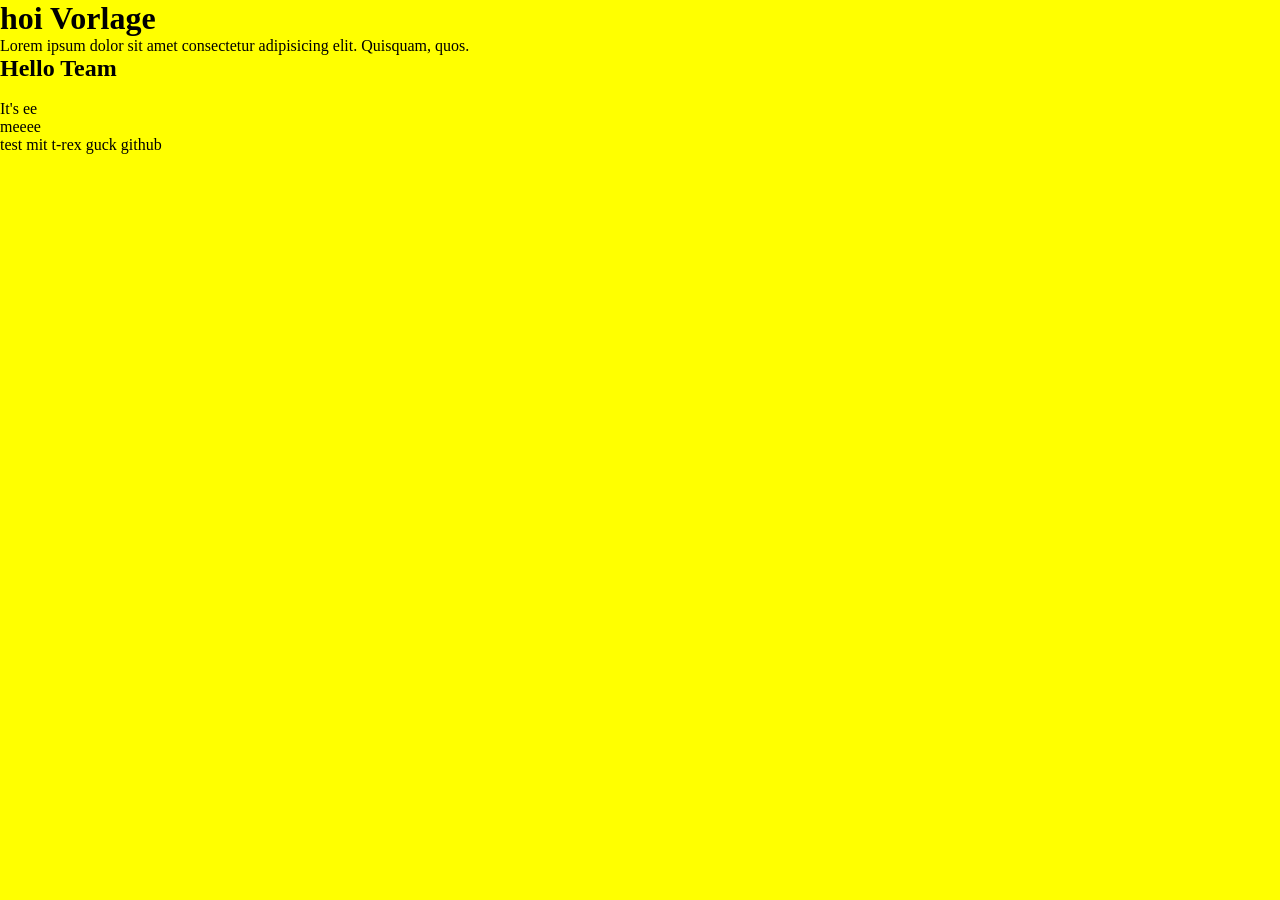
==== index.html @ 411edacc "🦖 t-rex hinzufügen weil toll" ====
<!DOCTYPE html>
<html lang="de">
<head>
    <meta charset="UTF-8">
    <meta name="viewport" content="width=device-width, initial-scale=1.0">
    <link rel="stylesheet" href="css/style.css">
    <!--  evtl. weitere CSS verlinken -->
    <title>HIER TITEL ANPASSEN</title>
</head>
<body>
    <h1>hoi Vorlage</h1>
    <p>Lorem ipsum dolor sit amet consectetur adipisicing elit. Quisquam, quos.</p>
    <h2>Hello Team</h2>
    <br>It's ee <br>meeee<br></p>
    <p>test mit t-rex guck github</p>
    <script type="module" src="js/script.js"></script> <!-- kommt ganz am Schluss -->
    <!--  evtl. weitere JS verlinken -->
</body>
</html>
---- css/style.css ----
*{
    margin: 0;
    padding: 0;
    box-sizing: border-box;
}

body{
    background-color: yellow;
}
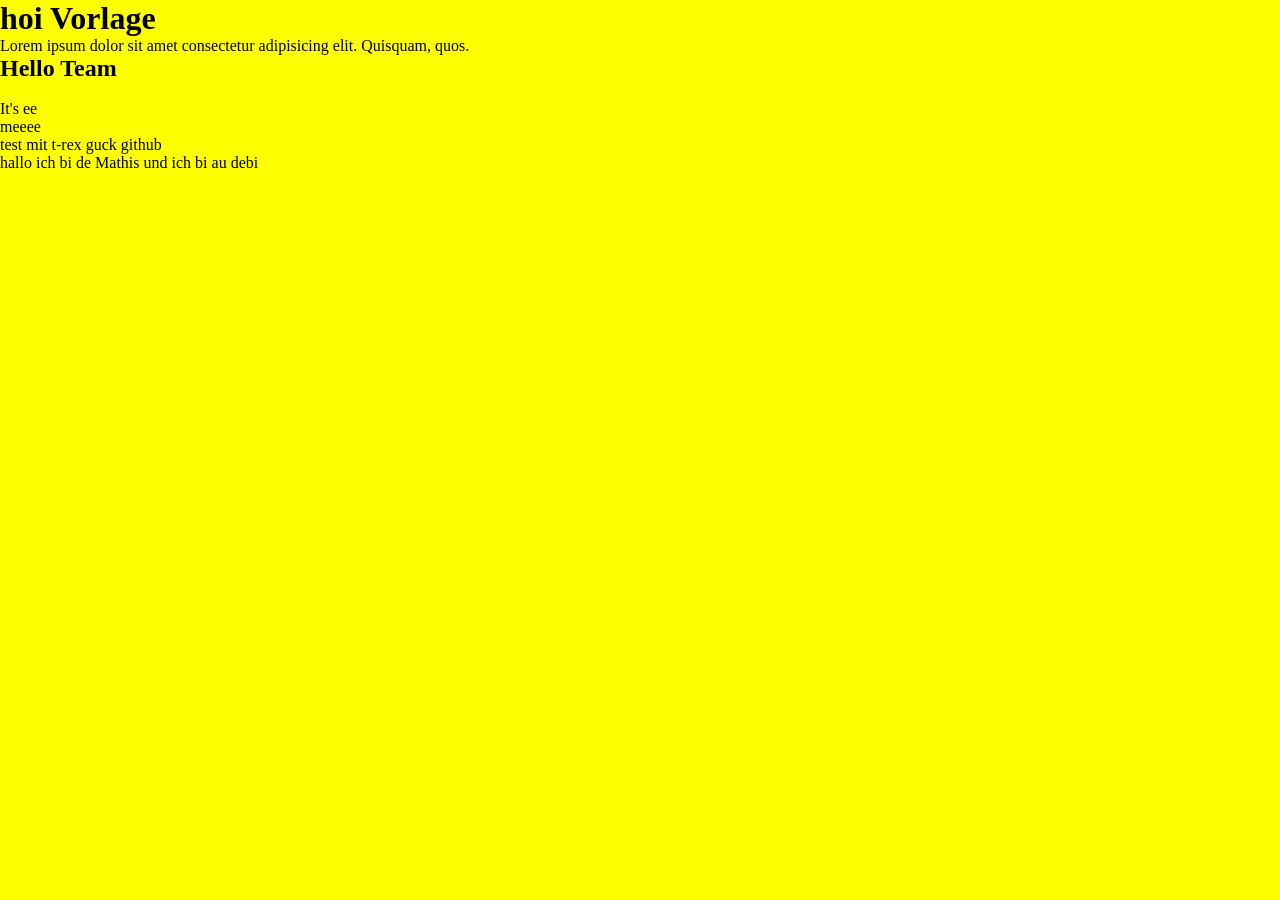
==== commit 3097f6e1: "v5" ====
--- a/index.html
+++ b/index.html
@@ -13,6 +13,7 @@
     <h2>Hello Team</h2>
     <br>It's ee <br>meeee<br></p>
     <p>test mit t-rex guck github</p>
+    <p> hallo ich bi de Mathis und ich bi au debi</p>
     <script type="module" src="js/script.js"></script> <!-- kommt ganz am Schluss -->
     <!--  evtl. weitere JS verlinken -->
 </body>
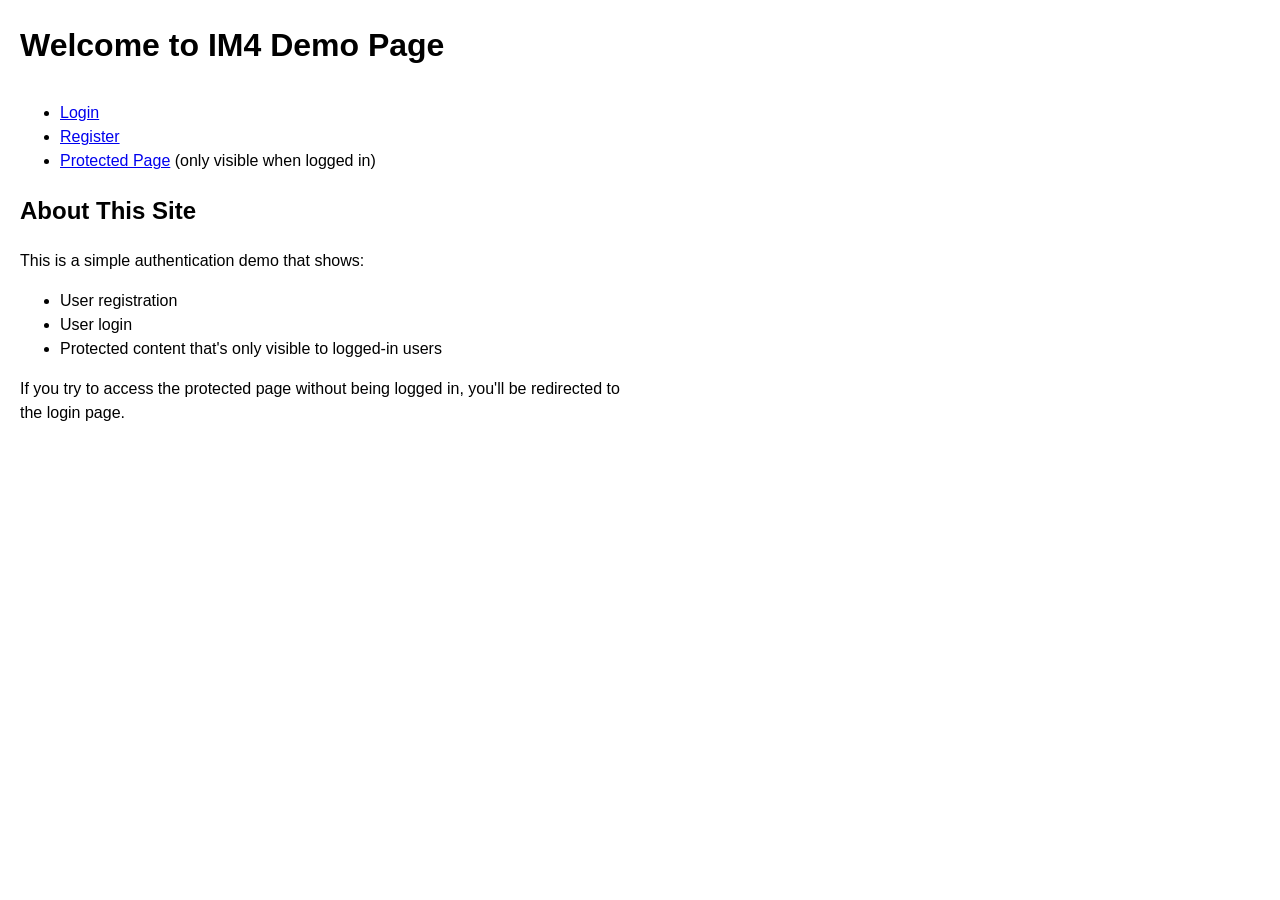
==== commit 9a29114e: "Vorlage" ====
--- a/index.html
+++ b/index.html
@@ -1,20 +1,36 @@
 <!DOCTYPE html>
-<html lang="de">
-<head>
-    <meta charset="UTF-8">
-    <meta name="viewport" content="width=device-width, initial-scale=1.0">
-    <link rel="stylesheet" href="css/style.css">
-    <!--  evtl. weitere CSS verlinken -->
-    <title>HIER TITEL ANPASSEN</title>
-</head>
-<body>
-    <h1>hoi Vorlage</h1>
-    <p>Lorem ipsum dolor sit amet consectetur adipisicing elit. Quisquam, quos.</p>
-    <h2>Hello Team</h2>
-    <br>It's ee <br>meeee<br></p>
-    <p>test mit t-rex guck github</p>
-    <p> hallo ich bi de Mathis und ich bi au debi</p>
-    <script type="module" src="js/script.js"></script> <!-- kommt ganz am Schluss -->
-    <!--  evtl. weitere JS verlinken -->
-</body>
-</html>+<html lang="en">
+  <head>
+    <meta charset="UTF-8" />
+    <title>Welcome</title>
+    <link rel="stylesheet" href="css/style.css" />
+  </head>
+  <body>
+    <h1>Welcome to IM4 Demo Page</h1>
+
+    <div class="navigation">
+      <ul>
+        <li><a href="login.html">Login</a></li>
+        <li><a href="register.html">Register</a></li>
+        <li>
+          <a href="protected.html">Protected Page</a> (only visible when logged
+          in)
+        </li>
+      </ul>
+    </div>
+
+    <div class="info">
+      <h2>About This Site</h2>
+      <p>This is a simple authentication demo that shows:</p>
+      <ul>
+        <li>User registration</li>
+        <li>User login</li>
+        <li>Protected content that's only visible to logged-in users</li>
+      </ul>
+      <p>
+        If you try to access the protected page without being logged in, you'll
+        be redirected to the login page.
+      </p>
+    </div>
+  </body>
+</html>
--- a/css/style.css
+++ b/css/style.css
@@ -1,9 +1,35 @@
-*{
-    margin: 0;
-    padding: 0;
-    box-sizing: border-box;
+/* style.css */
+body {
+  font-family: Arial, sans-serif;
+  margin: 20px;
+  max-width: 600px;
+  line-height: 1.5;
 }
 
-body{
-    background-color: yellow;
-}+h1 {
+  margin-bottom: 1em;
+}
+
+form > div {
+  margin-bottom: 1em;
+}
+
+label {
+  display: inline-block;
+  width: 80px;
+}
+
+input[type="email"],
+input[type="password"] {
+  width: 200px;
+  padding: 4px;
+}
+
+button {
+  padding: 8px 16px;
+  cursor: pointer;
+}
+
+p {
+  margin-top: 1em;
+}
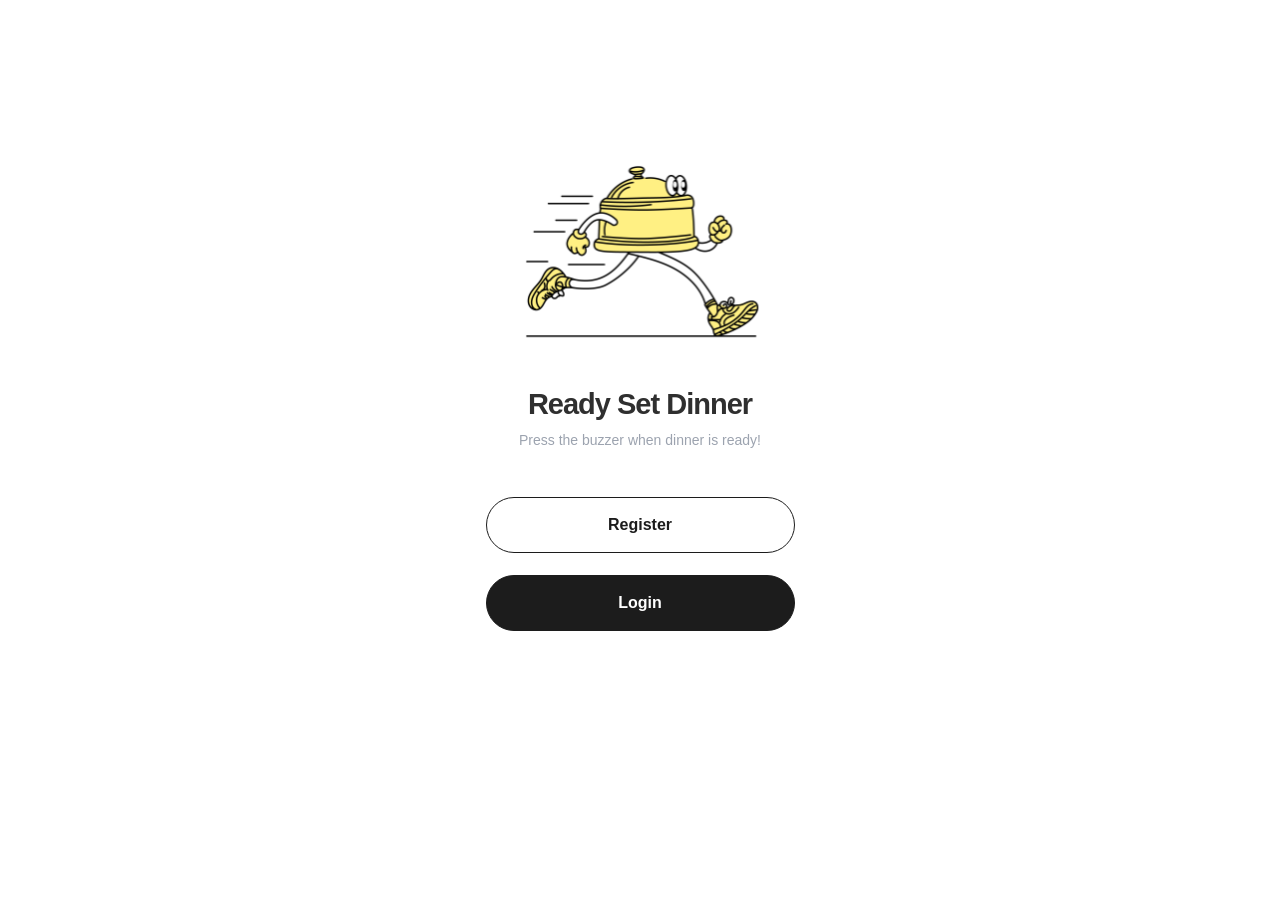
==== commit fecd0dc5: "Loginpage" ====
--- a/index.html
+++ b/index.html
@@ -1,36 +1,28 @@
 <!DOCTYPE html>
-<html lang="en">
-  <head>
-    <meta charset="UTF-8" />
-    <title>Welcome</title>
-    <link rel="stylesheet" href="css/style.css" />
-  </head>
-  <body>
-    <h1>Welcome to IM4 Demo Page</h1>
+<html lang="de-CH">
+<head>
+  <meta charset="UTF-8">
+  <meta name="viewport" content="width=device-width, initial-scale=1.0">
+  <title>Ready Set Dinner</title>
+  <link rel="stylesheet" href="css/style.css">
+</head>
+<body>
+  <main class="auth_page">
+    <section class="auth_card">
+      <img 
+        src="resources/assets/DinnerBell.svg" 
+        alt="Rennende Essensglocke" 
+        class="hero_image"
+      >
 
-    <div class="navigation">
-      <ul>
-        <li><a href="login.html">Login</a></li>
-        <li><a href="register.html">Register</a></li>
-        <li>
-          <a href="protected.html">Protected Page</a> (only visible when logged
-          in)
-        </li>
-      </ul>
-    </div>
+      <h1>Ready Set Dinner</h1>
+      <p class="subtitle">Press the buzzer when dinner is ready!</p>
 
-    <div class="info">
-      <h2>About This Site</h2>
-      <p>This is a simple authentication demo that shows:</p>
-      <ul>
-        <li>User registration</li>
-        <li>User login</li>
-        <li>Protected content that's only visible to logged-in users</li>
-      </ul>
-      <p>
-        If you try to access the protected page without being logged in, you'll
-        be redirected to the login page.
-      </p>
-    </div>
-  </body>
-</html>
+      <div class="button_group">
+        <a href="register.html" class="btn btn_outline">Register</a>
+        <a href="login.html" class="btn btn_primary">Login</a>
+      </div>
+    </section>
+  </main>
+</body>
+</html>
--- a/css/style.css
+++ b/css/style.css
@@ -1,35 +1,174 @@
-/* style.css */
+:root {
+  --color_background: #ffffff;
+  --color_text: #2f2f2f;
+  --color_text_light: #9ca3af;
+
+  --color_primary: #1c1c1c;
+  --color_primary_text: #ffffff;
+  --color_border: #1c1c1c;
+
+  --page_width: 393px;
+  --content_width: 309px;
+
+  --image_width: 255px;
+
+  --button_height: 56px;
+  --button_radius: 30px;
+}
+
+* {
+  margin: 0;
+  padding: 0;
+  box-sizing: border-box;
+}
+
+html,
 body {
-  font-family: Arial, sans-serif;
-  margin: 20px;
-  max-width: 600px;
-  line-height: 1.5;
+  width: 100%;
+  min-height: 100%;
+}
+
+body {
+  background-color: var(--color_background);
+  font-family: Arial, Helvetica, sans-serif;
+  color: var(--color_text);
+}
+
+.auth_page {
+  width: 100%;
+  min-height: 100%;
+  display: flex;
+  justify-content: center;
+}
+
+.auth_card {
+  width: 100%;
+  max-width: var(--page_width);
+  min-height: 852px;
+  padding: 157px 42px 0 42px;
+
+  display: flex;
+  flex-direction: column;
+  align-items: center;
+
+  text-align: center;
+}
+
+.hero_image {
+  width: var(--image_width);
+  display: block;
+  margin: 0 auto 42px auto;
 }
 
 h1 {
-  margin-bottom: 1em;
+  font-size: 29px;
+  line-height: 35px;
+  font-weight: 800;
+  letter-spacing: -1px;
+  color: var(--color_text);
+  margin-bottom: 8px;
 }
 
-form > div {
-  margin-bottom: 1em;
+.subtitle {
+  font-size: 14px;
+  line-height: 20px;
+  font-weight: 400;
+  color: var(--color_text_light);
+  margin-bottom: 47px;
 }
 
-label {
-  display: inline-block;
-  width: 80px;
+.button_group {
+  width: 100%;
+  display: flex;
+  flex-direction: column;
+  gap: 22px;
 }
 
-input[type="email"],
-input[type="password"] {
-  width: 200px;
-  padding: 4px;
+.btn {
+  width: 100%;
+  height: var(--button_height);
+
+  display: flex;
+  justify-content: center;
+  align-items: center;
+
+  border-radius: var(--button_radius);
+
+  font-size: 16px;
+  font-weight: 700;
+  text-decoration: none;
 }
 
-button {
-  padding: 8px 16px;
+.btn_outline {
+  background-color: #ffffff;
+  color: var(--color_primary);
+  border: 1px solid var(--color_border);
+}
+
+.btn_primary {
+  background-color: var(--color_primary);
+  color: var(--color_primary_text);
+  border: 1px solid var(--color_primary);
+}
+
+.login_card {
+  padding-top: 157px;
+}
+
+.form_area {
+  width: 100%;
+  display: flex;
+  flex-direction: column;
+  gap: 22px;
+  margin-top: 47px;
+}
+
+.form_input {
+  width: 100%;
+  height: 56px;
+  border: 1px solid var(--color_border);
+  border-radius: var(--button_radius);
+  padding-left: 16px;
+  padding-right: 16px;
+
+  font-size: 16px;
+  font-family: Arial, Helvetica, sans-serif;
+
+  color: var(--color_text);
+  background-color: #ffffff;
+  outline: none;
+}
+
+.form_input::placeholder {
+  color: #9ca3af;
+}
+
+.form_input:focus {
+  border: 2px solid var(--color_primary);
+}
+
+.form_area .btn {
+  border: none;
   cursor: pointer;
 }
 
-p {
-  margin-top: 1em;
+.form_message {
+  min-height: 20px;
+  font-size: 14px;
+  line-height: 20px;
+  color: #c0392b;
 }
+
+.register_hint {
+  margin-top: -8px;
+
+  font-size: 12px;
+  line-height: 18px;
+
+  color: var(--color_text_light);
+  text-decoration: none;
+}
+
+.register_hint:hover {
+  text-decoration: underline;
+}
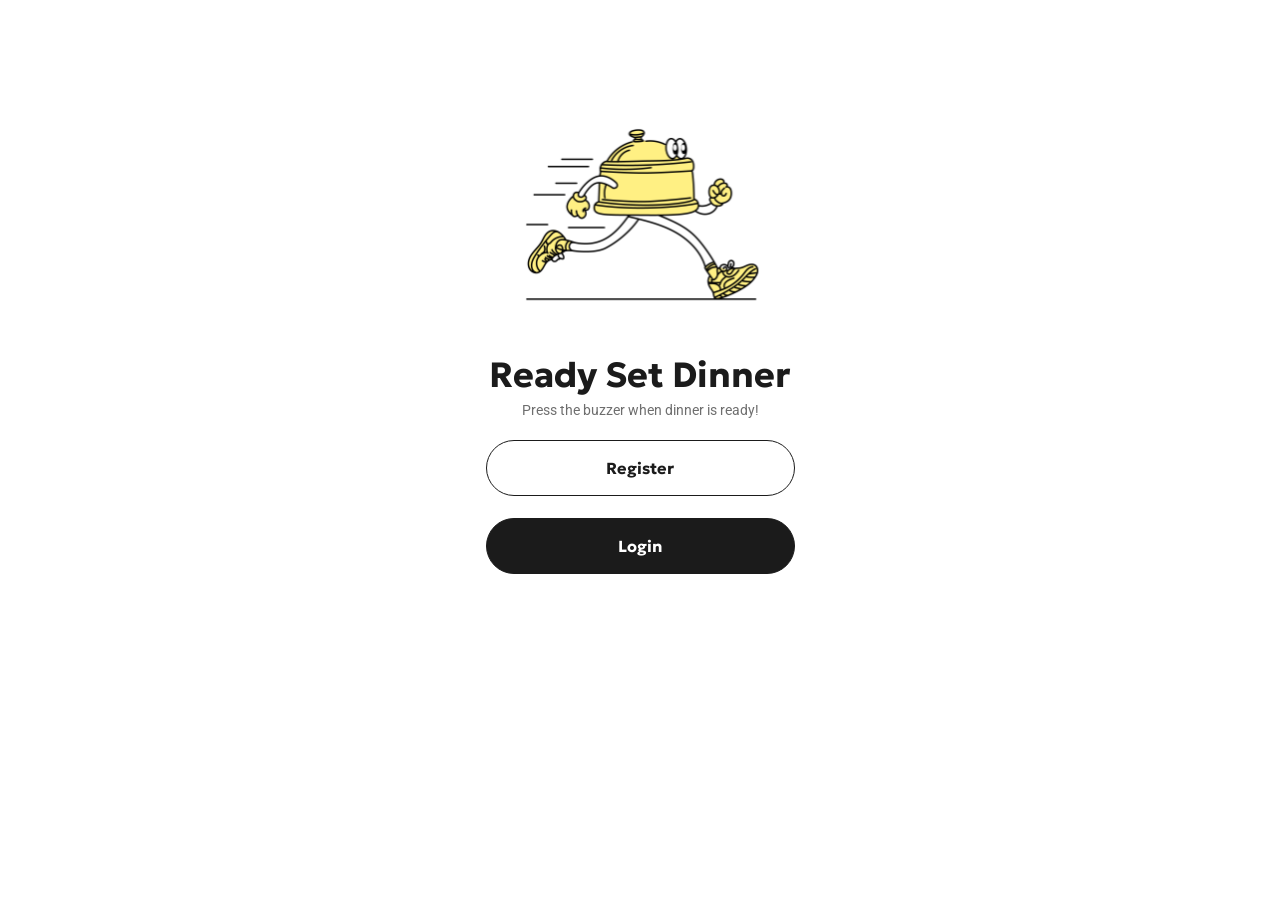
==== commit 204ca4f2: "css update" ====
--- a/index.html
+++ b/index.html
@@ -5,6 +5,7 @@
   <meta name="viewport" content="width=device-width, initial-scale=1.0">
   <title>Ready Set Dinner</title>
   <link rel="stylesheet" href="css/style.css">
+  <style> @import url('https://fonts.googleapis.com/css2?family=Geologica:wght,CRSV@100..900,0&family=Roboto:ital,wght@0,100..900;1,100..900&display=swap');</style>
 </head>
 <body>
   <main class="auth_page">
@@ -19,7 +20,7 @@
       <p class="subtitle">Press the buzzer when dinner is ready!</p>
 
       <div class="button_group">
-        <a href="register.html" class="btn btn_outline">Register</a>
+        <a href="register.html" class="btn btn_secondary">Register</a>
         <a href="login.html" class="btn btn_primary">Login</a>
       </div>
     </section>
--- a/css/style.css
+++ b/css/style.css
@@ -1,56 +1,134 @@
 :root {
-  --color_background: #ffffff;
-  --color_text: #2f2f2f;
-  --color_text_light: #9ca3af;
-
-  --color_primary: #1c1c1c;
-  --color_primary_text: #ffffff;
-  --color_border: #1c1c1c;
-
+   /* COLORS */
+  --color_white: #ffffff;
+  --color_black: #1B1B1B;
+  --color_grey: #6e6e6e;
+
+  --color_accent-yellow: #FFF083;
+  --color_accent-blue: #C9F5FF;
+  --color_accent-pink: #F4C9FF;
+  --color_accent-green: #EAFFC9;
+  --color_accent-orange: #FFE3C9;
+
+  /* BUTTONS */
+  --button_height: 56px;
+  --button_radius: 30px;
+
+  /* PAGE */
   --page_width: 393px;
   --content_width: 309px;
-
   --image_width: 255px;
-
-  --button_height: 56px;
-  --button_radius: 30px;
-}
-
+}
+
+  /* STYLE PAGE */
 * {
   margin: 0;
   padding: 0;
   box-sizing: border-box;
 }
 
-html,
+html,body {
+  width: 100%;
+  min-height: 100%;
+}
+
 body {
+  background-color: var(--color_white);
+  font-family: "Geologica", Helvetica, sans-serif;
+  color: var(--color_black);
+  display: flex;
+  justify-content: center;
+}
+
+main {
+  max-width: var(--page_width);
+  padding: 42px 42px 0 42px;
+}
+
+/* STYLE ELEMENTS - HEADINGS, BUTTONS, INPUT FIELDS*/
+/*HEADINGS*/
+h1 {  
+  color: #2C2C2C;
+  text-align: center;
+  font-family: "Geologica", sans-serif;
+  font-weight: 700;
+  font-optical-sizing: auto;
+  font-size: 35px;
+  font-style: normal;
+  line-height: 50px; 
+  color: var(--color_black);
+}
+
+h2 {  
+  text-align: center;
+  font-family: "Geologica", sans-serif;
+  font-weight: 700;
+  font-optical-sizing: auto;
+  font-size: 24px;
+  font-style: normal;
+  line-height: 24px; 
+  color: var(--color_black);
+}
+
+p {
+  color: #2C2C2C;
+  font-family: "Roboto", sans-serif;
+  font-weight: 300;
+  font-style: normal;
+  font-size: 14px;
+  font-optical-sizing: auto;
+  line-height: 14px;
+  color: var(--color_grey);
+}
+
+.subtitle {
+  font-size: 14px;
+  line-height: 20px;
+  font-weight: 400;
+  color: var(--color_grey);
+  margin-bottom: 20px;
+}
+
+/* BUTTONS */
+.btn {
+  width: 100%;
+  height: var(--button_height);
+
+  display: flex;
+  justify-content: center;
+  align-items: center;
+
+  border-radius: var(--button_radius);
+
+  font-size: 16px;
+  font-weight: 700;
+  text-decoration: none;
+}
+
+.btn_primary {
+  background-color: var(--color_black);
+  color: var(--color_white);
+  border: 1px solid var(--color_black);
+}
+
+.btn_secondary {
+  background-color: var(--color_white);
+  color: var(--color_black);
+  border: 1px solid var(--color_black);
+}
+
+  /*AUTHENTICATION PAGE*/
+.auth_page {
   width: 100%;
   min-height: 100%;
-}
-
-body {
-  background-color: var(--color_background);
-  font-family: Arial, Helvetica, sans-serif;
-  color: var(--color_text);
-}
-
-.auth_page {
-  width: 100%;
-  min-height: 100%;
   display: flex;
   justify-content: center;
 }
 
 .auth_card {
-  width: 100%;
-  max-width: var(--page_width);
-  min-height: 852px;
-  padding: 157px 42px 0 42px;
-
   display: flex;
   flex-direction: column;
   align-items: center;
-
   text-align: center;
 }
 
@@ -60,59 +138,11 @@
   margin: 0 auto 42px auto;
 }
 
-h1 {
-  font-size: 29px;
-  line-height: 35px;
-  font-weight: 800;
-  letter-spacing: -1px;
-  color: var(--color_text);
-  margin-bottom: 8px;
-}
-
-.subtitle {
-  font-size: 14px;
-  line-height: 20px;
-  font-weight: 400;
-  color: var(--color_text_light);
-  margin-bottom: 47px;
-}
-
 .button_group {
   width: 100%;
   display: flex;
   flex-direction: column;
   gap: 22px;
-}
-
-.btn {
-  width: 100%;
-  height: var(--button_height);
-
-  display: flex;
-  justify-content: center;
-  align-items: center;
-
-  border-radius: var(--button_radius);
-
-  font-size: 16px;
-  font-weight: 700;
-  text-decoration: none;
-}
-
-.btn_outline {
-  background-color: #ffffff;
-  color: var(--color_primary);
-  border: 1px solid var(--color_border);
-}
-
-.btn_primary {
-  background-color: var(--color_primary);
-  color: var(--color_primary_text);
-  border: 1px solid var(--color_primary);
-}
-
-.login_card {
-  padding-top: 157px;
 }
 
 .form_area {
@@ -126,7 +156,7 @@
 .form_input {
   width: 100%;
   height: 56px;
-  border: 1px solid var(--color_border);
+  border: 1px solid var(--color_black);
   border-radius: var(--button_radius);
   padding-left: 16px;
   padding-right: 16px;
@@ -134,8 +164,8 @@
   font-size: 16px;
   font-family: Arial, Helvetica, sans-serif;
 
-  color: var(--color_text);
-  background-color: #ffffff;
+  color: var(--color_black);
+  background-color: var(--color_white);
   outline: none;
 }
 
@@ -144,7 +174,7 @@
 }
 
 .form_input:focus {
-  border: 2px solid var(--color_primary);
+  border: 2px solid var(--color_black);
 }
 
 .form_area .btn {
@@ -165,10 +195,15 @@
   font-size: 12px;
   line-height: 18px;
 
-  color: var(--color_text_light);
+  color: var(--color_grey);
   text-decoration: none;
 }
 
 .register_hint:hover {
   text-decoration: underline;
+}
+
+.auth_card {
+ padding-top: 78px;
+ width: 100%;
 }
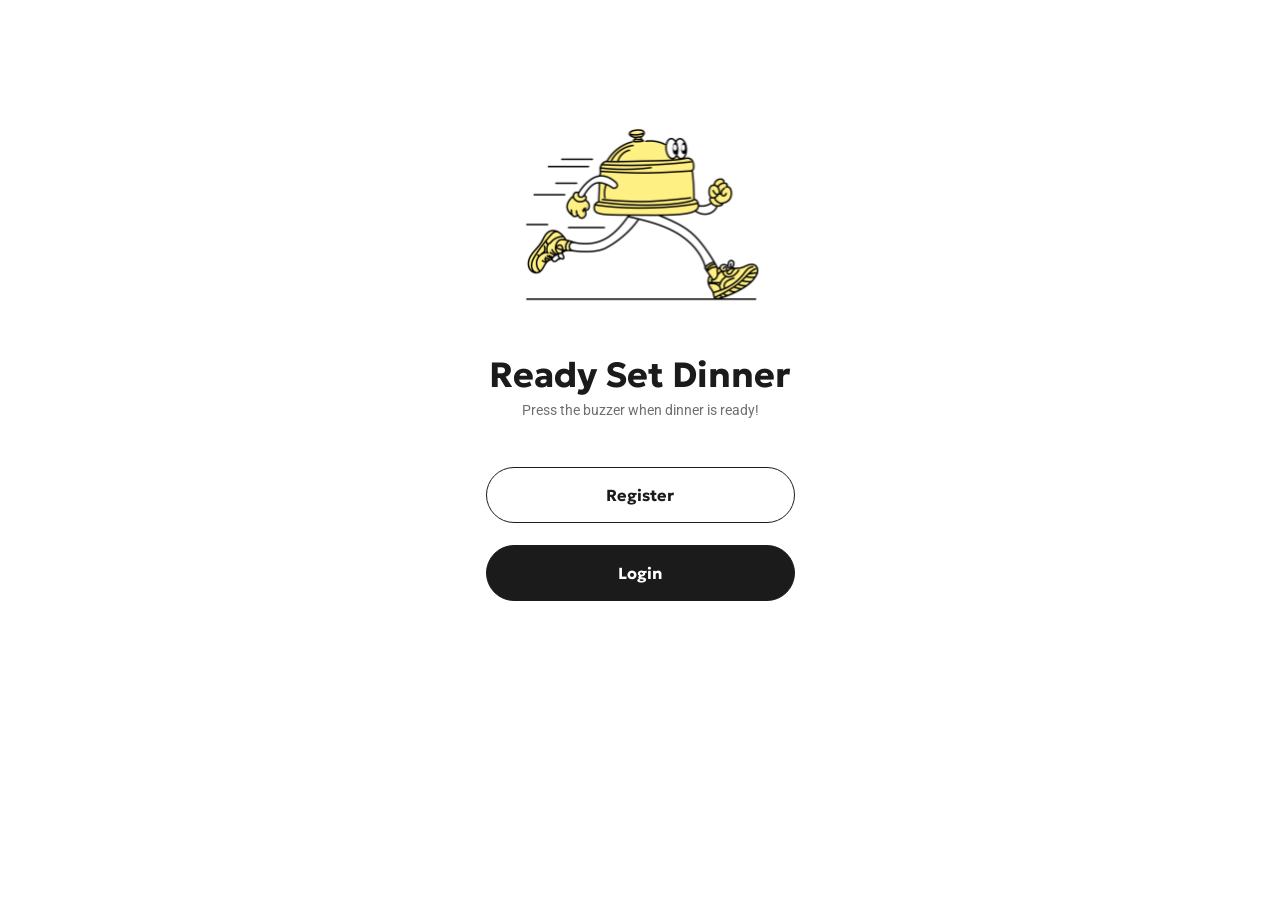
==== commit 18f41026: "Sats.html & logik umgebaut" ====
--- a/index.html
+++ b/index.html
@@ -4,6 +4,7 @@
   <meta charset="UTF-8">
   <meta name="viewport" content="width=device-width, initial-scale=1.0">
   <title>Ready Set Dinner</title>
+  <link rel="icon" type="image/png" href="resources/assets/icons/bell.svg">
   <link rel="stylesheet" href="css/style.css">
   <style> @import url('https://fonts.googleapis.com/css2?family=Geologica:wght,CRSV@100..900,0&family=Roboto:ital,wght@0,100..900;1,100..900&display=swap');</style>
 </head>
--- a/css/style.css
+++ b/css/style.css
@@ -3,6 +3,7 @@
   --color_white: #ffffff;
   --color_black: #1B1B1B;
   --color_grey: #6e6e6e;
+  --color_light-grey: #f5f5f7;
 
   --color_accent-yellow: #FFF083;
   --color_accent-blue: #C9F5FF;
@@ -10,6 +11,8 @@
   --color_accent-green: #EAFFC9;
   --color_accent-orange: #FFE3C9;
 
+  --color_error: #c0392b;
+
   /* BUTTONS */
   --button_height: 56px;
   --button_radius: 30px;
@@ -36,6 +39,7 @@
   background-color: var(--color_white);
   font-family: "Geologica", Helvetica, sans-serif;
   color: var(--color_black);
+  min-height: 100vh;
   display: flex;
   justify-content: center;
 }
@@ -43,12 +47,14 @@
 main {
   max-width: var(--page_width);
   padding: 42px 42px 0 42px;
-}
-
-/* STYLE ELEMENTS - HEADINGS, BUTTONS, INPUT FIELDS*/
+  min-height: 100vh;
+}
+/* =========================================================
+   STYLE ELEMENTS - HEADINGS, BUTTONS, INPUT FIELDS, NAVIGATION
+   ========================================================= */
+
 /*HEADINGS*/
 h1 {  
-  color: #2C2C2C;
   text-align: center;
   font-family: "Geologica", sans-serif;
   font-weight: 700;
@@ -71,7 +77,6 @@
 }
 
 p {
-  color: #2C2C2C;
   font-family: "Roboto", sans-serif;
   font-weight: 300;
   font-style: normal;
@@ -86,7 +91,6 @@
   line-height: 20px;
   font-weight: 400;
   color: var(--color_grey);
-  margin-bottom: 20px;
 }
 
 /* BUTTONS */
@@ -99,7 +103,7 @@
   align-items: center;
 
   border-radius: var(--button_radius);
-
+  font-family: "Geologica", sans-serif;
   font-size: 16px;
   font-weight: 700;
   text-decoration: none;
@@ -117,7 +121,112 @@
   border: 1px solid var(--color_black);
 }
 
-  /*AUTHENTICATION PAGE*/
+.btn_tertiary {
+  width: 100%;
+  height: 58px;
+  border: none;
+  border-radius: 10px;
+  background: var(--color_white);
+  color: var(--color_black);
+  font-size: 16px;
+  font-weight: 700;
+  margin-top: 28px;
+  border: 1px solid var(--color_black);
+}
+
+button {
+  cursor: pointer;
+}
+
+button, input {
+  font: inherit;
+}
+
+/* Input Felder */
+.form_input {
+  width: 100%;
+  height: 56px;
+  border: 1px solid var(--color_black);
+  border-radius: var(--button_radius);
+  padding-left: 16px;
+  padding-right: 16px;
+
+  font-size: 16px;
+  font-family: "Roboto", sans-serif;
+  font-weight: 300;
+
+  color: var(--color_black);
+  background-color: var(--color_white);
+  outline: none;
+}
+
+.form_input::placeholder {
+  color: var(--color_grey);
+}
+
+.form_input:focus {
+  border: 2px solid var(--color_black);
+}
+
+/* BOTTOM NAVIGATION */
+.bottom_nav {
+  position: fixed;
+  left: 50%;
+  bottom: 0;
+  transform: translateX(-50%);
+  width: 100%;
+  max-width: var(--page_width);
+  height: 74px;
+  border-top: 1px solid var(--color_black);
+  background: var(--color_white);
+  display: grid;
+  grid-template-columns: repeat(4, 1fr);
+  align-items: center;
+  z-index: 10;
+}
+
+.nav_link {
+  height: 100%;
+  color: var(--color_grey);
+  opacity: 50%;
+  text-decoration: none;
+  font-size: 12px;
+  font-weight: 600;
+  display: flex;
+  flex-direction: column;
+  align-items: center;
+  justify-content: center;
+  gap: 3px;
+}
+
+.nav_link img {
+    opacity: 0.45;
+}
+
+.nav_link.is_active {
+  color: var(--color_black);
+  position: relative;
+  opacity:1
+}
+
+.nav_link.is_active img {
+  opacity: 1;
+}
+
+.nav_link.is_active::before {
+  content: "";
+  position: absolute;
+  width: 60px;
+  height: 60px;
+  border-radius: 50%;
+  background: var(--color_accent-yellow);
+  opacity:1;
+  z-index: -1;
+}
+/* =========================================================
+   AUTHENTICATION PAGE
+   ========================================================= */
+/* Welcome Page*/
 .auth_page {
   width: 100%;
   min-height: 100%;
@@ -143,6 +252,13 @@
   display: flex;
   flex-direction: column;
   gap: 22px;
+  margin-top: 47px;
+}
+
+/* Register und Login Page*/
+.auth_card {
+ padding-top: 78px;
+ width: 100%;
 }
 
 .form_area {
@@ -150,31 +266,7 @@
   display: flex;
   flex-direction: column;
   gap: 22px;
-  margin-top: 47px;
-}
-
-.form_input {
-  width: 100%;
-  height: 56px;
-  border: 1px solid var(--color_black);
-  border-radius: var(--button_radius);
-  padding-left: 16px;
-  padding-right: 16px;
-
-  font-size: 16px;
-  font-family: Arial, Helvetica, sans-serif;
-
-  color: var(--color_black);
-  background-color: var(--color_white);
-  outline: none;
-}
-
-.form_input::placeholder {
-  color: #9ca3af;
-}
-
-.form_input:focus {
-  border: 2px solid var(--color_black);
+  margin-top: 0px;
 }
 
 .form_area .btn {
@@ -186,7 +278,7 @@
   min-height: 20px;
   font-size: 14px;
   line-height: 20px;
-  color: #c0392b;
+  color: var(--color_error);
 }
 
 .register_hint {
@@ -197,13 +289,857 @@
 
   color: var(--color_grey);
   text-decoration: none;
+  font-family: "Roboto", sans-serif;
+  font-weight: 300;
 }
 
 .register_hint:hover {
   text-decoration: underline;
 }
 
-.auth_card {
- padding-top: 78px;
- width: 100%;
+/* =========================================================
+    HOME PAGE
+   ========================================================= */
+
+.app_body {
+  min-height: 100vh;
+}
+
+.app_main {
+  width: 100%;
+  max-width: var(--page_width);
+  min-height: 100vh;
+  padding: 48px 23px 96px 23px;
+  margin: 0 auto;
+}
+
+.page_header {
+  text-align: center;
+  margin-bottom: 46px;
+}
+
+.page_header .subtitle {
+  margin-top: 2px;
+  margin-bottom: 0;
+}
+
+.section_title {
+  margin: 28px 0 20px 0;
+}
+
+.goal_card {
+  position: relative;
+  width: 100%;
+  border: 1px solid var(--color_black);
+  border-radius: 14px;
+  background: var(--color_white);
+  padding: 32px 20px 28px 20px;
+  text-align: center;
+}
+
+.goal_badge {
+  position: absolute;
+  top: -12px;
+  left: 50%;
+  transform: translateX(-50%);
+  min-width: 136px;
+  height: 29px;
+  padding: 0 15px;
+  border: 1px solid var(--color_black);
+  border-radius: 16px;
+  background: var(--color_accent-yellow);
+  display: inline-flex;
+  justify-content: center;
+  align-items: center;
+  gap: 6px;
+  font-size: 14px;
+  font-weight: 700;
+  white-space: nowrap;
+  font-family: "Roboto", sans-serif;
+  font-weight: 500;
+}
+
+.goal_image {
+  width: 255px;
+  max-width: 100%;
+  display: block;
+  margin: 2px auto 22px auto;
+}
+
+.goal_title {
+  margin-bottom: 12px;
+}
+
+.goal_points {
+   font-family: "Roboto", sans-serif;
+  font-weight: 500;
+  color: var(--color_black);
+  margin-bottom: 18px;
+}
+
+.progress_bar {
+  width: 100%;
+  height: 20px;
+  border: 1px solid var(--color_black);
+  border-radius: 999px;
+  background: var(--color_light-grey);
+  overflow: hidden;
+}
+
+.progress_fill {
+  width: 0%;
+  height: 100%;
+  background: var(--color_accent-yellow);
+  border-right: 2px solid var(--color_black);
+  transition: width 0.25s ease;
+}
+
+.empty_state {
+  width: 100%;
+  border: 1px solid var(--color_black);
+  border-radius: 14px;
+  padding: 26px 18px;
+  text-align: center;
+  background: var(--color_white);
+}
+
+.call_button {
+  margin-top: 24px;
+  gap: 10px;
+}
+
+.timer_card {
+  display: none;
+  margin-top: 24px;
+  border: 1px solid var(--color_black);
+  border-radius: 14px;
+  background: var(--color_light-grey);
+  padding: 24px;
+  text-align: center;
+}
+
+.timer_card.is_visible {
+  display: block;
+}
+
+.timer_display {
+  font-size: 60px;
+  line-height: 1;
+  font-weight: 800;
+  letter-spacing: -2px;
+  margin-bottom: 22px;
+}
+
+.timer_bar {
+  height: 20px;
+  margin-bottom: 18px;
+}
+
+.timer_fill {
+  background: var(--color_black);
+  border-right: none;
+}
+
+.timer_reset {
+  width: 148px;
+  margin: 0 auto;
+  height: 45px;
+  background: var(--color_white);
+}
+
+.buzzer_panel {
+  display: none;
+  margin-top: 24px;
+  border: 1px solid var(--color_black);
+  border-radius: 14px;
+  padding: 28px 24px;
+}
+
+.buzzer_panel.is_visible {
+  display: block;
+}
+
+.buzzer_grid {
+  display: grid;
+  grid-template-columns: 1fr 1fr;
+  gap: 16px;
+  margin-top: 24px;
+}
+
+.buzzer_button {
+  aspect-ratio: 1 / 1;
+  border: 1px solid var(--color_black);
+  border-radius: 50%;
+  background: var(--color_light-grey);
+  display: flex;
+  flex-direction: column;
+  align-items: center;
+  justify-content: center;
+  gap: 9px;
+  font-weight: 800;
+}
+
+.buzzer_button.blue {
+  background: var(--color_accent-blue);
+}
+
+.buzzer_button.pink {
+  background: var(--color_accent-pink);
+}
+
+.buzzer_button.green {
+  background: var(--color_accent-green);
+}
+
+.buzzer_button.orange {
+  background: var(--color_accent-orange);
+}
+
+.buzzer_button:disabled {
+  cursor: not-allowed;
+  opacity: 0.5;
+}
+
+.buzzer_button.is_clicked {
+  border-width: 2px;
+}
+
+.buzzer_result {
+  display: block;
+  margin-top: 4px;
+  font-size: 14px;
+  font-weight: 700;
+}
+
+
+.goal_actions {
+  margin-top: 18px;
+}
+
+.collect_button {
+  display: none;
+}
+
+.collect_button.is_visible {
+  display: flex;
+}
+
+/* =========================================================
+   GOALS PAGE
+   ========================================================= */
+
+.goals_list {
+  display: flex;
+  flex-direction: column;
+  gap: 12px;
+}
+
+.goal_list_item {
+  min-height: 82px;
+  border: 1px solid var(--color_black);
+  border-radius: 14px;
+  background: var(--color_light-grey);
+  padding: 16px 14px 16px 17px;
+  display: grid;
+  grid-template-columns: 1fr auto auto;
+  align-items: center;
+  gap: 10px;
+}
+
+.goal_list_item h3 {
+  font-size: 20px;
+  line-height: 22px;
+  margin-bottom: 4px;
+}
+
+.goal_list_item p {
+  line-height: 18px;
+}
+
+.icon_button {
+  width: 39px;
+  height: 39px;
+  border: 1px solid var(--color_black);
+  border-radius: 50%;
+  background: var(--color_white);
+  color: var(--color_black);
+  display: inline-flex;
+  align-items: center;
+  justify-content: center;
+  font-size: 18px;
+}
+
+.add_goal_button {
+  margin-top: 12px;
+  background: var(--color_white);
+  color: var(--color_black);
+  border: 1px solid var(--color_black);
+  gap: 10px;
+}
+
+.goal_form_card {
+  display: none;
+  margin-top: 12px;
+  border: 1px solid var(--color_black);
+  border-radius: 14px;
+  background: var(--color_light-grey);
+  padding: 20px 16px 16px 16px;
+  text-align: center;
+}
+
+.goal_form_card.is_visible {
+  display: block;
+}
+
+.goal_form_card h2 {
+  margin-bottom: 18px;
+}
+
+.goal_form {
+  display: flex;
+  flex-direction: column;
+  gap: 14px;
+}
+
+.goal_form_actions {
+  display: grid;
+  grid-template-columns: 1fr 1fr;
+  gap: 8px;
+}
+
+.goal_form_actions .btn {
+  height: 43px;
+}
+
+.app_message {
+  margin-top: 12px;
+  text-align: center;
+  min-height: 18px;
+  color: var(--color_error);
+}
+
+/* =========================================================
+   RESPONSIVE DESIGN - Es Problem für säter
+   ========================================================= */
+   
+@media (max-width: 392px) {
+  .app_main {
+    padding-left: 16px;
+    padding-right: 16px;
+  }
+
+  .timer_display {
+    font-size: 52px;
+  }
+}
+
+
+/* =========================================================
+    Family PAGE
+   =========================================================
+
+   /* css/family.css */
+
+.family_page {
+  padding:
+    24px
+    20px
+    120px;
+}
+
+
+.family_header {
+  margin-bottom: 32px;
+}
+
+
+.family_title {
+  font-size: 32px;
+  font-weight: 700;
+  margin-bottom: 8px;
+}
+
+
+.family_subtitle {
+  font-size: 14px;
+  color: var(--color_grey);
+  line-height: 1.4;
+}
+
+
+.family_members {
+  display: flex;
+  flex-direction: column;
+  gap: 16px;
+}
+
+.family_member_card {
+  background: var(--color_white);
+  border: 1px solid var(--color_grey);
+  border-radius: 16px;
+  padding: 18px;
+  display: flex;
+  align-items: center;
+  justify-content: space-between;
+}
+
+.family_member_card.blue {
+  background: #c8f4ff;
+}
+
+.family_member_card.pink {
+  background: #efb8ff;
+}
+
+.family_member_card.green {
+  background: #dcffad;
+}
+
+.family_member_card.orange {
+  background: #ffdfbf;
+}
+
+.family_member_left {
+  display: flex;
+  align-items: center;
+  gap: 14px;
+}
+
+.member_actions {
+  display: flex;
+  gap: 8px;
+}
+
+.member_action_button {
+  width: 34px;
+  height: 34px;
+  border: 1px solid var(--color_black);
+  border-radius: 50%;
+  background: var(--color_white);
+  font-size: 14px;
+  font-weight: 700;
+}
+
+.member_action_button.delete {
+  color: #d60000;
+}
+
+
+.member_icon_wrapper {
+  width: 64px;
+  height: 64px;
+  border-radius: 50%;
+  border: 1px solid var(--color_black);
+  background: var(--color_white);
+  display: flex;
+  align-items: center;
+  justify-content: center;
+}
+
+.member_icon {
+  width: 34px;
+  height: 34px;
+}
+
+
+
+.member_name {
+  font-size: 18px;
+  font-weight: 700;
+}
+
+.member_points {
+  margin-top: 4px;
+  font-size: 13px;
+  color: var(--color_grey);
+}
+
+.member_color {
+  width: 22px;
+  height: 22px;
+  border-radius: 50%;
+}
+
+.member_color.blue {
+  background: var(--color_accent-blue);
+}
+
+.member_color.pink {
+  background: var(--color_accent-pink);
+}
+
+.member_color.green {
+  background: var(--color_accent-green);
+}
+
+.member_color.orange {
+  background: var(--color_accent-orange);
+}
+
+.member_modal {
+  position: fixed;
+  inset: 0;
+  background: rgba(0,0,0,0.45);
+  display: flex;
+  align-items: flex-end;
+  justify-content: center;
+  z-index: 200;
+}
+
+.member_modal.is_hidden {
+  display: none;
+}
+
+.member_modal_card {
+  width: 100%;
+  max-width: var(--page_width);
+  background: var(--color_white);
+  border-radius: 28px 28px 0 0;
+  padding: 28px 20px 40px;
+}
+
+
+.member_modal_header {
+  margin-bottom: 24px;
+}
+
+
+.member_modal_header h2 {
+  font-size: 24px;
+  font-weight: 700;
+}
+
+
+.form_group {
+  margin-bottom: 28px;
+}
+
+
+.form_group label {
+  display: block;
+  font-size: 14px;
+  font-weight: 700;
+  margin-bottom: 14px;
+}
+
+
+.form_group input {
+  width: 100%;
+  height: 52px;
+  border-radius: 18px;
+  border: 1px solid #d7d7d7;
+  padding: 0 16px;
+  font-size: 16px;
+}
+
+
+.icon_selection {
+  display: grid;
+  grid-template-columns: repeat(5, 1fr);
+  gap: 12px;
+}
+
+
+.icon_button {
+  width: 56px;
+  height: 56px;
+  border-radius: 18px;
+  border: 1px solid #e5e5e5;
+  background: white;
+  display: flex;
+  align-items: center;
+  justify-content: center;
+}
+
+
+.icon_button img {
+  width: 28px;
+  height: 28px;
+}
+
+
+.icon_button.is_selected {
+  border: 2px solid var(--color_black);
+}
+
+
+.color_selection {
+  display: flex;
+  gap: 16px;
+}
+
+
+.color_button {
+  width: 52px;
+  height: 52px;
+  border-radius: 50%;
+  border: 3px solid transparent;
+}
+
+.color_button.is_selected {
+  border-color: var(--color_black);
+}
+
+.color_button.blue {
+  background: var(--color_accent-blue);
+}
+
+.color_button.pink {
+  background: var(--color_accent-pink);
+}
+
+.color_button.green {
+  background: var(--color_accent-green);
+}
+
+.color_button.orange {
+  background: var(--color_accent-orange);
+}
+
+
+.color_button:disabled {
+  opacity: 0.2;
+}
+
+
+.member_modal_actions {
+  display: flex;
+  gap: 12px;
+  margin-top: 10px;
+}
+
+
+.button_secondary,.button_primary {
+  flex: 1;
+  height: 56px;
+  border-radius: 999px;
+  font-size: 16px;
+  font-weight: 700;
+}
+
+
+.button_secondary {
+  border: 1px solid #d7d7d7;
+  background: white;
+}
+
+
+.button_primary {
+  border: none;
+  background: var(--color_black);
+  color: white;
+}
+
+/* =========================================================
+   STATS PAGE
+   ========================================================= */
+
+.stats_page {
+  padding-bottom: 110px;
+}
+
+.stats_header {
+  margin-bottom: 48px;
+}
+
+.stats_card {
+  width: 100%;
+  border: 1px solid var(--color_black);
+  border-radius: 16px;
+  background: var(--color_white);
+  padding: 26px 24px 24px 24px;
+  margin-bottom: 24px;
+}
+
+.stats_card h2 {
+  margin-bottom: 24px;
+}
+
+.stats_members_list {
+  display: flex;
+  flex-direction: column;
+  gap: 14px;
+}
+
+.stats_member_card {
+  min-height: 88px;
+  border: 1px solid var(--color_black);
+  border-radius: 16px;
+  padding: 16px;
+  display: flex;
+  align-items: center;
+  justify-content: space-between;
+}
+
+.stats_member_card.blue {
+  background: var(--color_accent-blue);
+}
+
+.stats_member_card.pink {
+  background: var(--color_accent-pink);
+}
+
+.stats_member_card.green {
+  background: var(--color_accent-green);
+}
+
+.stats_member_card.orange {
+  background: var(--color_accent-orange);
+}
+
+.stats_member_left {
+  display: flex;
+  align-items: center;
+  gap: 16px;
+}
+
+.stats_icon_wrapper {
+  width: 54px;
+  height: 54px;
+  border: 1px solid var(--color_black);
+  border-radius: 50%;
+  background: var(--color_white);
+  display: flex;
+  align-items: center;
+  justify-content: center;
+}
+
+.stats_icon_wrapper img {
+  width: 30px;
+  height: 30px;
+}
+
+.stats_member_card h3 {
+  font-size: 20px;
+  line-height: 24px;
+  font-weight: 800;
+}
+
+.stats_member_card p {
+  margin-top: 3px;
+  font-size: 14px;
+  line-height: 18px;
+  color: var(--color_black);
+  opacity: 0.75;
+}
+
+.stats_points {
+  text-align: right;
+}
+
+.stats_points strong {
+  display: block;
+  font-size: 28px;
+  line-height: 30px;
+  font-weight: 800;
+}
+
+.stats_points span {
+  display: block;
+  margin-top: 5px;
+  font-size: 12px;
+  line-height: 14px;
+  color: var(--color_black);
+  opacity: 0.7;
+}
+
+.stats_toggle_button {
+  width: 148px;
+  height: 45px;
+  margin: 20px auto 0 auto;
+  font-size: 14px;
+}
+
+.stats_chart_card {
+  padding-bottom: 26px;
+}
+
+.stats_chart_card h2 {
+  margin-bottom: 3px;
+}
+
+.stats_chart_subtitle {
+  text-align: center;
+  margin-bottom: 18px;
+  font-size: 14px;
+  line-height: 18px;
+}
+
+.weekly_chart {
+  width: 100%;
+}
+
+.weekly_chart_svg {
+  width: 100%;
+  display: block;
+}
+
+.chart_grid_line {
+  stroke: #d8d8d8;
+  stroke-width: 1;
+  stroke-dasharray: 4 4;
+}
+
+.chart_axis_line {
+  stroke: var(--color_grey);
+  stroke-width: 1.2;
+}
+
+.chart_axis_label,
+.chart_week_label {
+  fill: var(--color_black);
+  font-family: "Roboto", sans-serif;
+  font-size: 12px;
+}
+
+.chart_bar {
+  stroke: var(--color_black);
+  stroke-width: 1;
+}
+
+.chart_bar.blue,
+.chart_legend_dot.blue {
+  fill: var(--color_accent-blue);
+  background: var(--color_accent-blue);
+}
+
+.chart_bar.pink,
+.chart_legend_dot.pink {
+  fill: var(--color_accent-pink);
+  background: var(--color_accent-pink);
+}
+
+.chart_bar.green,
+.chart_legend_dot.green {
+  fill: var(--color_accent-green);
+  background: var(--color_accent-green);
+}
+
+.chart_bar.orange,
+.chart_legend_dot.orange {
+  fill: var(--color_accent-orange);
+  background: var(--color_accent-orange);
+}
+
+.chart_legend {
+  display: flex;
+  flex-wrap: wrap;
+  justify-content: center;
+  gap: 10px 12px;
+  margin-top: -8px;
+}
+
+.chart_legend_item {
+  display: inline-flex;
+  align-items: center;
+  gap: 5px;
+  font-size: 13px;
+  color: var(--color_grey);
+  font-family: "Roboto", sans-serif;
+}
+
+.chart_legend_dot {
+  width: 12px;
+  height: 12px;
+  border-radius: 50%;
 }
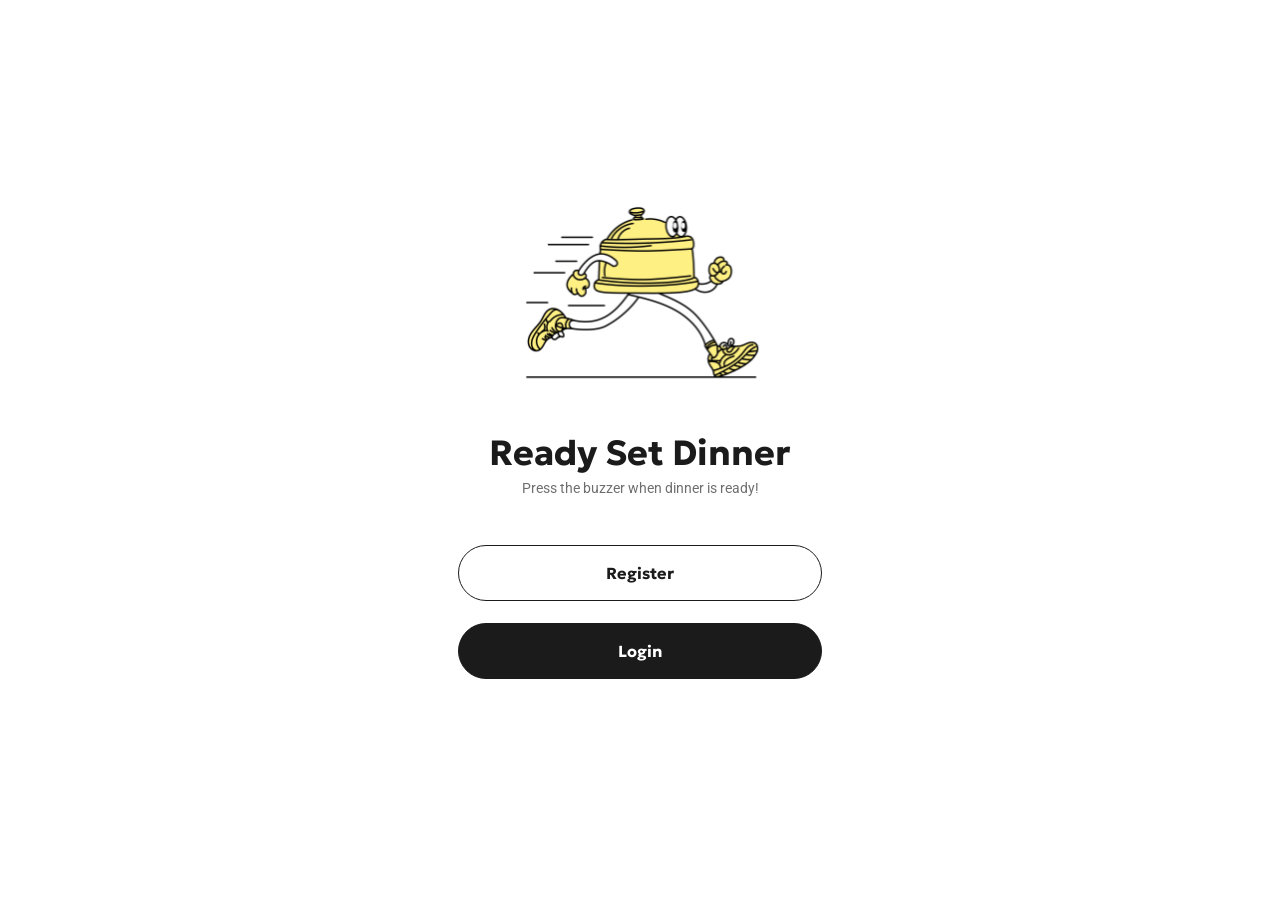
==== commit b760b6fa: "Update Readme und Kommentare" ====
--- a/index.html
+++ b/index.html
@@ -1,3 +1,4 @@
+<!-- Home Page: Hauptseite der Anwendung -->
 <!DOCTYPE html>
 <html lang="de-CH">
 <head>
@@ -6,7 +7,6 @@
   <title>Ready Set Dinner</title>
   <link rel="icon" type="image/png" href="resources/assets/icons/bell.svg">
   <link rel="stylesheet" href="css/style.css">
-  <style> @import url('https://fonts.googleapis.com/css2?family=Geologica:wght,CRSV@100..900,0&family=Roboto:ital,wght@0,100..900;1,100..900&display=swap');</style>
 </head>
 <body>
   <main class="auth_page">
--- a/css/style.css
+++ b/css/style.css
@@ -1,3 +1,7 @@
+/* style.css: Zentrale CSS-Datei für die gesamte App, enthält globale Styles, Farben, sowie spezifische Styles für jede Seite und Komponente */
+
+@import url("https://fonts.googleapis.com/css2?family=Geologica:wght,CRSV@100..900,0&family=Roboto:ital,wght@0,100..900;1,100..900&display=swap");
+
 :root {
    /* COLORS */
   --color_white: #ffffff;
@@ -45,7 +49,6 @@
 }
 
 main {
-  max-width: var(--page_width);
   padding: 42px 42px 0 42px;
   min-height: 100vh;
 }
@@ -76,13 +79,23 @@
   color: var(--color_black);
 }
 
+h3{
+  font-family: "Geologica", sans-serif;
+  font-weight: 700;
+  font-optical-sizing: auto;
+  font-size: 18px;
+  font-style: normal;
+  line-height: 22px;
+  color: var(--color_black);
+}
+
 p {
   font-family: "Roboto", sans-serif;
   font-weight: 300;
   font-style: normal;
   font-size: 14px;
   font-optical-sizing: auto;
-  line-height: 14px;
+  line-height: 20px;
   color: var(--color_grey);
 }
 
@@ -121,17 +134,10 @@
   border: 1px solid var(--color_black);
 }
 
-.btn_tertiary {
-  width: 100%;
+.add_member_button {
   height: 58px;
-  border: none;
+  margin-top: 28px;
   border-radius: 10px;
-  background: var(--color_white);
-  color: var(--color_black);
-  font-size: 16px;
-  font-weight: 700;
-  margin-top: 28px;
-  border: 1px solid var(--color_black);
 }
 
 button {
@@ -175,7 +181,6 @@
   bottom: 0;
   transform: translateX(-50%);
   width: 100%;
-  max-width: var(--page_width);
   height: 74px;
   border-top: 1px solid var(--color_black);
   background: var(--color_white);
@@ -223,6 +228,77 @@
   opacity:1;
   z-index: -1;
 }
+
+
+/* TOP NAVIGATION DESKTOP */
+
+.top_nav {
+  position: fixed;
+  top: 0;
+  left: 0;
+  width: 100%;
+  height: 78px;
+  padding: 0 40px;
+  background: var(--color_white);
+  border-bottom: 1px solid #e7e7e7;
+  display: none;
+  align-items: center;
+  grid-template-columns: 1fr auto 1fr;
+  z-index: 200;
+  box-sizing: border-box;
+}
+
+.top_nav_left {
+  justify-self: start;
+}
+
+.brand_logo {
+  text-decoration: none;
+  color: var(--color_black);
+  font-size: 22px;
+  font-weight: 700;
+}
+
+.top_nav_center {
+  justify-self: center;
+
+  display: flex;
+  align-items: center;
+  gap: 42px;
+}
+
+.desktop_nav_link {
+  text-decoration: none;
+  color: var(--color_grey);
+
+  font-size: 16px;
+  font-weight: 700;
+
+  transition: color 0.2s ease;
+}
+
+.desktop_nav_link:hover,
+.desktop_nav_link.is_active {
+  color: var(--color_black);
+}
+
+.top_nav_right {
+  justify-self: end;
+}
+
+.logout_button {
+  border: none;
+  background: var(--color_black);
+  color: var(--color_white);
+  height: 46px;
+  padding: 0 22px;
+  border-radius: 999px;
+  font-size: 15px;
+  font-weight: 700;
+  cursor: pointer;
+}
+
+
 /* =========================================================
    AUTHENTICATION PAGE
    ========================================================= */
@@ -281,7 +357,7 @@
   color: var(--color_error);
 }
 
-.register_hint {
+.auth_hint {
   margin-top: -8px;
 
   font-size: 12px;
@@ -293,7 +369,7 @@
   font-weight: 300;
 }
 
-.register_hint:hover {
+.auth_hint:hover {
   text-decoration: underline;
 }
 
@@ -307,9 +383,8 @@
 
 .app_main {
   width: 100%;
-  max-width: var(--page_width);
   min-height: 100vh;
-  padding: 48px 23px 96px 23px;
+  padding: 48px 23px 110px 23px;
   margin: 0 auto;
 }
 
@@ -327,13 +402,18 @@
   margin: 28px 0 20px 0;
 }
 
+.active_goal_container{
+  position: relative;
+  width: 100%;
+  border: 1px solid var(--color_black);
+  border-radius: 14px;
+  background: var(--color_white);
+  padding: 32px 20px 28px 20px;
+  text-align: center;
+}
+
 .goal_card {
-  position: relative;
-  width: 100%;
-  border: 1px solid var(--color_black);
-  border-radius: 14px;
-  background: var(--color_white);
-  padding: 32px 20px 28px 20px;
+  width: 100%;
   text-align: center;
 }
 
@@ -546,16 +626,6 @@
   gap: 10px;
 }
 
-.goal_list_item h3 {
-  font-size: 20px;
-  line-height: 22px;
-  margin-bottom: 4px;
-}
-
-.goal_list_item p {
-  line-height: 18px;
-}
-
 .icon_button {
   width: 39px;
   height: 39px;
@@ -619,7 +689,486 @@
 }
 
 /* =========================================================
-   RESPONSIVE DESIGN - Es Problem für säter
+   FAMILY PAGE
+   ========================================================= */
+
+.family_page {
+  padding-bottom: 110px;
+}
+
+.family_members {
+  display: flex;
+  flex-direction: column;
+  gap: 16px;
+}
+
+.family_member_card {
+  background: var(--color_white);
+  border: 1px solid var(--color_grey);
+  border-radius: 16px;
+  padding: 18px;
+  display: flex;
+  align-items: center;
+  justify-content: space-between;
+}
+
+.family_member_card.blue {
+  background: var(--color_accent-blue);
+}
+
+.family_member_card.pink {
+  background: var(--color_accent-pink);
+}
+
+.family_member_card.green {
+  background: var(--color_accent-green);
+}
+
+.family_member_card.orange {
+  background: var(--color_accent-orange);
+}
+
+.family_member_left {
+  display: flex;
+  align-items: center;
+  gap: 14px;
+}
+
+.member_actions {
+  display: flex;
+  gap: 8px;
+}
+
+.member_action_button {
+  width: 34px;
+  height: 34px;
+  border: 1px solid var(--color_black);
+  border-radius: 50%;
+  background: var(--color_white);
+  font-size: 14px;
+  font-weight: 700;
+  display: flex;
+  align-items: center;
+  justify-content: center;
+}
+
+.member_icon_wrapper {
+  width: 64px;
+  height: 64px;
+  border-radius: 50%;
+  border: 1px solid var(--color_black);
+  background: var(--color_white);
+  display: flex;
+  align-items: center;
+  justify-content: center;
+}
+
+.member_icon {
+  width: 34px;
+  height: 34px;
+}
+
+.member_color {
+  width: 22px;
+  height: 22px;
+  border-radius: 50%;
+}
+
+.member_color.blue {
+  background: var(--color_accent-blue);
+}
+
+.member_color.pink {
+  background: var(--color_accent-pink);
+}
+
+.member_color.green {
+  background: var(--color_accent-green);
+}
+
+.member_color.orange {
+  background: var(--color_accent-orange);
+}
+
+.member_modal {
+  position: fixed;
+  inset: 0;
+  background: rgba(0,0,0,0.45);
+  display: flex;
+  align-items: center;
+  justify-content: center;
+  z-index: 200;
+}
+
+.member_modal.is_hidden {
+  display: none;
+}
+
+.member_modal_card {
+  width: 90%;
+  background: var(--color_white);
+  border-radius: 28px;
+  padding: 28px 20px 40px;
+}
+
+
+.member_modal_header {
+  margin-bottom: 24px;
+}
+
+
+.member_modal_header h2 {
+  font-size: 24px;
+  font-weight: 700;
+}
+
+
+.form_group {
+  margin-bottom: 28px;
+}
+
+
+.form_group label {
+  display: block;
+  font-size: 14px;
+  font-weight: 700;
+  margin-bottom: 14px;
+}
+
+
+.form_group input {
+  width: 100%;
+  height: 52px;
+  border-radius: 18px;
+  border: 1px solid var(--color_grey);
+  padding: 0 16px;
+  font-size: 16px;
+}
+
+
+.icon_selection {
+  display: flex;
+  flex-wrap: wrap;
+  gap: 12px;
+}
+
+
+.icon_selection .icon_button {
+  width: 50px;
+  height: 50px;
+  border-radius: 18px;
+  border: 1px solid var(--color_grey);
+  background: var(--color_white);
+  width: calc((100% - 48px) / 5);
+  display: flex;
+  align-items: center;
+  justify-content: center;
+}
+
+.icon_selection .icon_button img {
+  width: 28px;
+  height: 28px;
+}
+
+.icon_selection .icon_button.is_selected {
+  border: 2px solid var(--color_black);
+}
+
+
+.color_selection {
+  display: flex;
+  gap: 16px;
+}
+
+
+.color_button {
+  width: 52px;
+  height: 52px;
+  border: 3px solid transparent;
+  border-radius: 50%;
+  border: 1px solid var(--color_grey);
+}
+
+.color_button.is_selected {
+  border-color: var(--color_black);
+}
+
+.color_button.blue {
+  background: var(--color_accent-blue);
+}
+
+.color_button.pink {
+  background: var(--color_accent-pink);
+}
+
+.color_button.green {
+  background: var(--color_accent-green);
+}
+
+.color_button.orange {
+  background: var(--color_accent-orange);
+}
+
+
+.color_button:disabled {
+  background: var(--color_light-grey);
+}
+
+
+.member_modal_actions {
+  display: flex;
+  gap: 12px;
+  margin-top: 10px;
+}
+
+.member_modal_actions .btn {
+  flex: 1;
+  height: 56px;
+}
+
+.delete_modal_card {
+  width: 100%;
+  max-width: var(--page_width);
+  background: var(--color_white);
+  border-radius: 28px;
+  padding: 28px 20px 40px;
+  text-align: center;
+}
+
+.delete_modal_text {
+  margin-top: 12px;
+  line-height: 20px;
+}
+
+.delete_modal_actions {
+  display: flex;
+  gap: 12px;
+  margin-top: 24px;
+}
+
+.delete_modal_actions .btn {
+  flex: 1;
+  height: 56px;
+}
+
+.delete_confirm_button {
+  background: var(--color_error);
+  border-color: var(--color_error);
+  color: var(--color_white);
+}
+
+/* =========================================================
+   STATS PAGE
+   ========================================================= */
+
+.stats_page {
+  padding-bottom: 110px;
+}
+
+.stats_header {
+  margin-bottom: 48px;
+}
+
+.stats_card {
+  width: 100%;
+  border: 1px solid var(--color_black);
+  border-radius: 16px;
+  background: var(--color_white);
+  padding: 26px 24px 24px 24px;
+  margin-bottom: 24px;
+}
+
+.stats_card h2 {
+  margin-bottom: 24px;
+}
+
+.stats_members_list {
+  display: flex;
+  flex-direction: column;
+  gap: 14px;
+}
+
+.stats_member_card {
+  min-height: 88px;
+  border: 1px solid var(--color_black);
+  border-radius: 16px;
+  padding: 16px;
+  display: flex;
+  align-items: center;
+  justify-content: space-between;
+}
+
+.stats_member_card.blue {
+  background: var(--color_accent-blue);
+}
+
+.stats_member_card.pink {
+  background: var(--color_accent-pink);
+}
+
+.stats_member_card.green {
+  background: var(--color_accent-green);
+}
+
+.stats_member_card.orange {
+  background: var(--color_accent-orange);
+}
+
+.stats_member_left {
+  display: flex;
+  align-items: center;
+  gap: 16px;
+}
+
+.stats_icon_wrapper {
+  width: 54px;
+  height: 54px;
+  border: 1px solid var(--color_black);
+  border-radius: 50%;
+  background: var(--color_white);
+  display: flex;
+  align-items: center;
+  justify-content: center;
+}
+
+.stats_icon_wrapper img {
+  width: 30px;
+  height: 30px;
+}
+
+.stats_member_card p {
+  opacity: 1;
+}
+
+.stats_points {
+  text-align: right;
+}
+
+.stats_points strong {
+  display: block;
+  font-size: 18px;
+  line-height: 22px;
+  font-weight: 700;
+}
+
+
+.stats_toggle_button {
+  width: 148px;
+  height: 45px;
+  margin: 20px auto 0 auto;
+  font-size: 14px;
+}
+
+.stats_chart_card {
+  padding-bottom: 26px;
+}
+
+.stats_chart_card h2 {
+  margin-bottom: 3px;
+}
+
+.stats_chart_subtitle {
+  text-align: center;
+  margin-bottom: 18px;
+  font-size: 14px;
+  line-height: 18px;
+}
+
+.weekly_chart {
+  width: 100%;
+}
+
+.weekly_chart_svg {
+  width: 100%;
+  display: block;
+}
+
+.chart_grid_line {
+  stroke: #d8d8d8;
+  stroke-width: 1;
+  stroke-dasharray: 4 4;
+}
+
+.chart_axis_line {
+  stroke: var(--color_grey);
+  stroke-width: 1.2;
+}
+
+.chart_axis_label,
+.chart_week_label {
+  fill: var(--color_black);
+  font-family: "Roboto", sans-serif;
+  font-size: 12px;
+}
+
+.chart_bar {
+  stroke: var(--color_black);
+  stroke-width: 1;
+}
+
+.chart_bar.blue,
+.chart_legend_dot.blue {
+  fill: var(--color_accent-blue);
+  background: var(--color_accent-blue);
+}
+
+.chart_bar.pink,
+.chart_legend_dot.pink {
+  fill: var(--color_accent-pink);
+  background: var(--color_accent-pink);
+}
+
+.chart_bar.green,
+.chart_legend_dot.green {
+  fill: var(--color_accent-green);
+  background: var(--color_accent-green);
+}
+
+.chart_bar.orange,
+.chart_legend_dot.orange {
+  fill: var(--color_accent-orange);
+  background: var(--color_accent-orange);
+}
+
+.chart_legend {
+  display: flex;
+  flex-wrap: wrap;
+  justify-content: center;
+  gap: 10px 12px;
+  margin-top: -8px;
+}
+
+.chart_legend_item {
+  display: inline-flex;
+  align-items: center;
+  gap: 5px;
+  font-size: 13px;
+  color: var(--color_grey);
+  font-family: "Roboto", sans-serif;
+}
+
+.chart_legend_dot {
+  width: 12px;
+  height: 12px;
+  border-radius: 50%;
+}
+
+/* =========================================================
+   APP TOPBAR / LOGOUT
+   ========================================================= */
+
+.change_family_button {
+  height: 52px;
+  margin-top: 18px;
+  font-size: 15px;
+}
+
+.change_family_button:active {
+  transform: scale(0.97);
+}
+
+/* =========================================================
+   RESPONSIVE DESIGN 
    ========================================================= */
    
 @media (max-width: 392px) {
@@ -633,513 +1182,137 @@
   }
 }
 
-
-/* =========================================================
-    Family PAGE
-   =========================================================
-
-   /* css/family.css */
-
-.family_page {
-  padding:
-    24px
-    20px
-    120px;
-}
-
-
-.family_header {
-  margin-bottom: 32px;
-}
-
-
-.family_title {
-  font-size: 32px;
-  font-weight: 700;
-  margin-bottom: 8px;
-}
-
-
-.family_subtitle {
+/*DESKTOP*/
+
+@media (min-width: 1024px) {
+
+  .top_nav {
+    display: grid;
+  }
+
+  body {
+    padding-top: 78px;
+    width: 100%;
+  }
+
+  .bottom_nav {
+    display: none;
+  }
+
+  .auth_page {
+  width: 35%;
+  }
+
+  .app_main {
+    margin: 0% 10% 0% 10%;
+    padding: 48px 0 0 0;
+    justify-content: center;
+  }
+
+  .call_container{
+    display: flex;
+    flex-direction:column;
+    align-items: center;
+    gap: 20px;
+    padding-bottom: 5%;
+  }
+
+  .dinner_call_container{
+    width: 50%;
+  }
+
+  .timer_card.is_visible {
+    margin-top: 0;
+  }
+
+  .buzzer_grid {
+  display: flex;
+  flex-direction: row;
+  justify-content: center;
+  align-items: center;
+  gap: 18px;
+  flex-wrap: wrap;
+}
+
+.buzzer_button {
+  width: 130px;
+  height: 130px;
+  aspect-ratio: 1 / 1;
+  flex: 0 0 130px;
+  font-size: 16px;
+}
+
+.buzzer_button img {
+  width: 38px;
+  height: 38px;
+}
+
+.buzzer_result {
   font-size: 14px;
-  color: var(--color_grey);
-  line-height: 1.4;
-}
-
-
-.family_members {
+}
+
+  .goals_container{
+    display: flex;
+    flex-direction: row;
+    justify-content: center;
+    gap: 20px;
+  }
+
+  .active_goal_container {
+  width: 50%;
+}
+
+.goals_container .active_goal_container {
   display: flex;
   flex-direction: column;
-  gap: 16px;
-}
-
-.family_member_card {
-  background: var(--color_white);
-  border: 1px solid var(--color_grey);
-  border-radius: 16px;
-  padding: 18px;
-  display: flex;
-  align-items: center;
-  justify-content: space-between;
-}
-
-.family_member_card.blue {
-  background: #c8f4ff;
-}
-
-.family_member_card.pink {
-  background: #efb8ff;
-}
-
-.family_member_card.green {
-  background: #dcffad;
-}
-
-.family_member_card.orange {
-  background: #ffdfbf;
-}
-
-.family_member_left {
-  display: flex;
-  align-items: center;
-  gap: 14px;
-}
-
-.member_actions {
-  display: flex;
-  gap: 8px;
-}
-
-.member_action_button {
-  width: 34px;
-  height: 34px;
-  border: 1px solid var(--color_black);
-  border-radius: 50%;
-  background: var(--color_white);
-  font-size: 14px;
-  font-weight: 700;
-}
-
-.member_action_button.delete {
-  color: #d60000;
-}
-
-
-.member_icon_wrapper {
-  width: 64px;
-  height: 64px;
-  border-radius: 50%;
-  border: 1px solid var(--color_black);
-  background: var(--color_white);
-  display: flex;
-  align-items: center;
-  justify-content: center;
-}
-
-.member_icon {
-  width: 34px;
-  height: 34px;
-}
-
-
-
-.member_name {
-  font-size: 18px;
-  font-weight: 700;
-}
-
-.member_points {
-  margin-top: 4px;
-  font-size: 13px;
-  color: var(--color_grey);
-}
-
-.member_color {
-  width: 22px;
-  height: 22px;
-  border-radius: 50%;
-}
-
-.member_color.blue {
-  background: var(--color_accent-blue);
-}
-
-.member_color.pink {
-  background: var(--color_accent-pink);
-}
-
-.member_color.green {
-  background: var(--color_accent-green);
-}
-
-.member_color.orange {
-  background: var(--color_accent-orange);
-}
-
-.member_modal {
-  position: fixed;
-  inset: 0;
-  background: rgba(0,0,0,0.45);
-  display: flex;
-  align-items: flex-end;
-  justify-content: center;
-  z-index: 200;
-}
-
-.member_modal.is_hidden {
-  display: none;
-}
-
-.member_modal_card {
-  width: 100%;
-  max-width: var(--page_width);
-  background: var(--color_white);
-  border-radius: 28px 28px 0 0;
-  padding: 28px 20px 40px;
-}
-
-
-.member_modal_header {
-  margin-bottom: 24px;
-}
-
-
-.member_modal_header h2 {
-  font-size: 24px;
-  font-weight: 700;
-}
-
-
-.form_group {
-  margin-bottom: 28px;
-}
-
-
-.form_group label {
-  display: block;
-  font-size: 14px;
-  font-weight: 700;
-  margin-bottom: 14px;
-}
-
-
-.form_group input {
-  width: 100%;
-  height: 52px;
-  border-radius: 18px;
-  border: 1px solid #d7d7d7;
-  padding: 0 16px;
-  font-size: 16px;
-}
-
-
-.icon_selection {
-  display: grid;
-  grid-template-columns: repeat(5, 1fr);
-  gap: 12px;
-}
-
-
-.icon_button {
-  width: 56px;
-  height: 56px;
-  border-radius: 18px;
-  border: 1px solid #e5e5e5;
-  background: white;
-  display: flex;
-  align-items: center;
-  justify-content: center;
-}
-
-
-.icon_button img {
-  width: 28px;
-  height: 28px;
-}
-
-
-.icon_button.is_selected {
-  border: 2px solid var(--color_black);
-}
-
-
-.color_selection {
-  display: flex;
-  gap: 16px;
-}
-
-
-.color_button {
-  width: 52px;
-  height: 52px;
-  border-radius: 50%;
-  border: 3px solid transparent;
-}
-
-.color_button.is_selected {
-  border-color: var(--color_black);
-}
-
-.color_button.blue {
-  background: var(--color_accent-blue);
-}
-
-.color_button.pink {
-  background: var(--color_accent-pink);
-}
-
-.color_button.green {
-  background: var(--color_accent-green);
-}
-
-.color_button.orange {
-  background: var(--color_accent-orange);
-}
-
-
-.color_button:disabled {
-  opacity: 0.2;
-}
-
-
-.member_modal_actions {
-  display: flex;
-  gap: 12px;
-  margin-top: 10px;
-}
-
-
-.button_secondary,.button_primary {
-  flex: 1;
-  height: 56px;
-  border-radius: 999px;
-  font-size: 16px;
-  font-weight: 700;
-}
-
-
-.button_secondary {
-  border: 1px solid #d7d7d7;
-  background: white;
-}
-
-
-.button_primary {
-  border: none;
-  background: var(--color_black);
-  color: white;
-}
-
-/* =========================================================
-   STATS PAGE
-   ========================================================= */
-
-.stats_page {
-  padding-bottom: 110px;
-}
-
-.stats_header {
-  margin-bottom: 48px;
-}
-
-.stats_card {
-  width: 100%;
-  border: 1px solid var(--color_black);
-  border-radius: 16px;
-  background: var(--color_white);
-  padding: 26px 24px 24px 24px;
-  margin-bottom: 24px;
-}
-
-.stats_card h2 {
-  margin-bottom: 24px;
-}
-
-.stats_members_list {
-  display: flex;
-  flex-direction: column;
-  gap: 14px;
-}
-
-.stats_member_card {
-  min-height: 88px;
-  border: 1px solid var(--color_black);
-  border-radius: 16px;
-  padding: 16px;
-  display: flex;
-  align-items: center;
-  justify-content: space-between;
-}
-
-.stats_member_card.blue {
-  background: var(--color_accent-blue);
-}
-
-.stats_member_card.pink {
-  background: var(--color_accent-pink);
-}
-
-.stats_member_card.green {
-  background: var(--color_accent-green);
-}
-
-.stats_member_card.orange {
-  background: var(--color_accent-orange);
-}
-
-.stats_member_left {
-  display: flex;
-  align-items: center;
-  gap: 16px;
-}
-
-.stats_icon_wrapper {
-  width: 54px;
-  height: 54px;
-  border: 1px solid var(--color_black);
-  border-radius: 50%;
-  background: var(--color_white);
-  display: flex;
-  align-items: center;
-  justify-content: center;
-}
-
-.stats_icon_wrapper img {
-  width: 30px;
-  height: 30px;
-}
-
-.stats_member_card h3 {
-  font-size: 20px;
-  line-height: 24px;
-  font-weight: 800;
-}
-
-.stats_member_card p {
-  margin-top: 3px;
-  font-size: 14px;
-  line-height: 18px;
-  color: var(--color_black);
-  opacity: 0.75;
-}
-
-.stats_points {
-  text-align: right;
-}
-
-.stats_points strong {
-  display: block;
-  font-size: 28px;
-  line-height: 30px;
-  font-weight: 800;
-}
-
-.stats_points span {
-  display: block;
-  margin-top: 5px;
-  font-size: 12px;
-  line-height: 14px;
-  color: var(--color_black);
-  opacity: 0.7;
-}
-
-.stats_toggle_button {
-  width: 148px;
-  height: 45px;
-  margin: 20px auto 0 auto;
-  font-size: 14px;
-}
-
-.stats_chart_card {
-  padding-bottom: 26px;
-}
-
-.stats_chart_card h2 {
-  margin-bottom: 3px;
-}
-
-.stats_chart_subtitle {
-  text-align: center;
-  margin-bottom: 18px;
-  font-size: 14px;
-  line-height: 18px;
-}
-
-.weekly_chart {
-  width: 100%;
-}
-
-.weekly_chart_svg {
-  width: 100%;
-  display: block;
-}
-
-.chart_grid_line {
-  stroke: #d8d8d8;
-  stroke-width: 1;
-  stroke-dasharray: 4 4;
-}
-
-.chart_axis_line {
-  stroke: var(--color_grey);
-  stroke-width: 1.2;
-}
-
-.chart_axis_label,
-.chart_week_label {
-  fill: var(--color_black);
-  font-family: "Roboto", sans-serif;
-  font-size: 12px;
-}
-
-.chart_bar {
-  stroke: var(--color_black);
-  stroke-width: 1;
-}
-
-.chart_bar.blue,
-.chart_legend_dot.blue {
-  fill: var(--color_accent-blue);
-  background: var(--color_accent-blue);
-}
-
-.chart_bar.pink,
-.chart_legend_dot.pink {
-  fill: var(--color_accent-pink);
-  background: var(--color_accent-pink);
-}
-
-.chart_bar.green,
-.chart_legend_dot.green {
-  fill: var(--color_accent-green);
-  background: var(--color_accent-green);
-}
-
-.chart_bar.orange,
-.chart_legend_dot.orange {
-  fill: var(--color_accent-orange);
-  background: var(--color_accent-orange);
-}
-
-.chart_legend {
-  display: flex;
-  flex-wrap: wrap;
-  justify-content: center;
-  gap: 10px 12px;
-  margin-top: -8px;
-}
-
-.chart_legend_item {
-  display: inline-flex;
-  align-items: center;
-  gap: 5px;
-  font-size: 13px;
-  color: var(--color_grey);
-  font-family: "Roboto", sans-serif;
-}
-
-.chart_legend_dot {
-  width: 12px;
-  height: 12px;
-  border-radius: 50%;
-}+  justify-content: center;
+  align-items: center;
+}
+
+.goals_container #active_goal_area {
+  width: 100%;
+}
+
+.goals_container .goal_actions {
+  width: 100%;
+  display: flex;
+  justify-content: center;
+  margin-top: 18px;
+}
+
+.goals_container .collect_button.is_visible {
+  width: 160px;
+  display: flex;
+}
+
+  .future_goals_container{
+    width: 50%;
+    position: relative;
+    border: 1px solid var(--color_black);
+    border-radius: 14px;
+    background: var(--color_white);
+    padding: 32px 20px 28px 20px;
+  }
+
+  .app_main_family_page{
+    width:50%;
+  }
+
+  .icon_selection .icon_button {
+  width: 80px;
+  height: 80px;
+  }
+
+  .member_modal_card {
+  width: 40%;
+  }
+
+  .stats_container{
+    display: flex;
+    flex-direction: row;
+    gap: 20px;
+  }
+
+}
+
+
